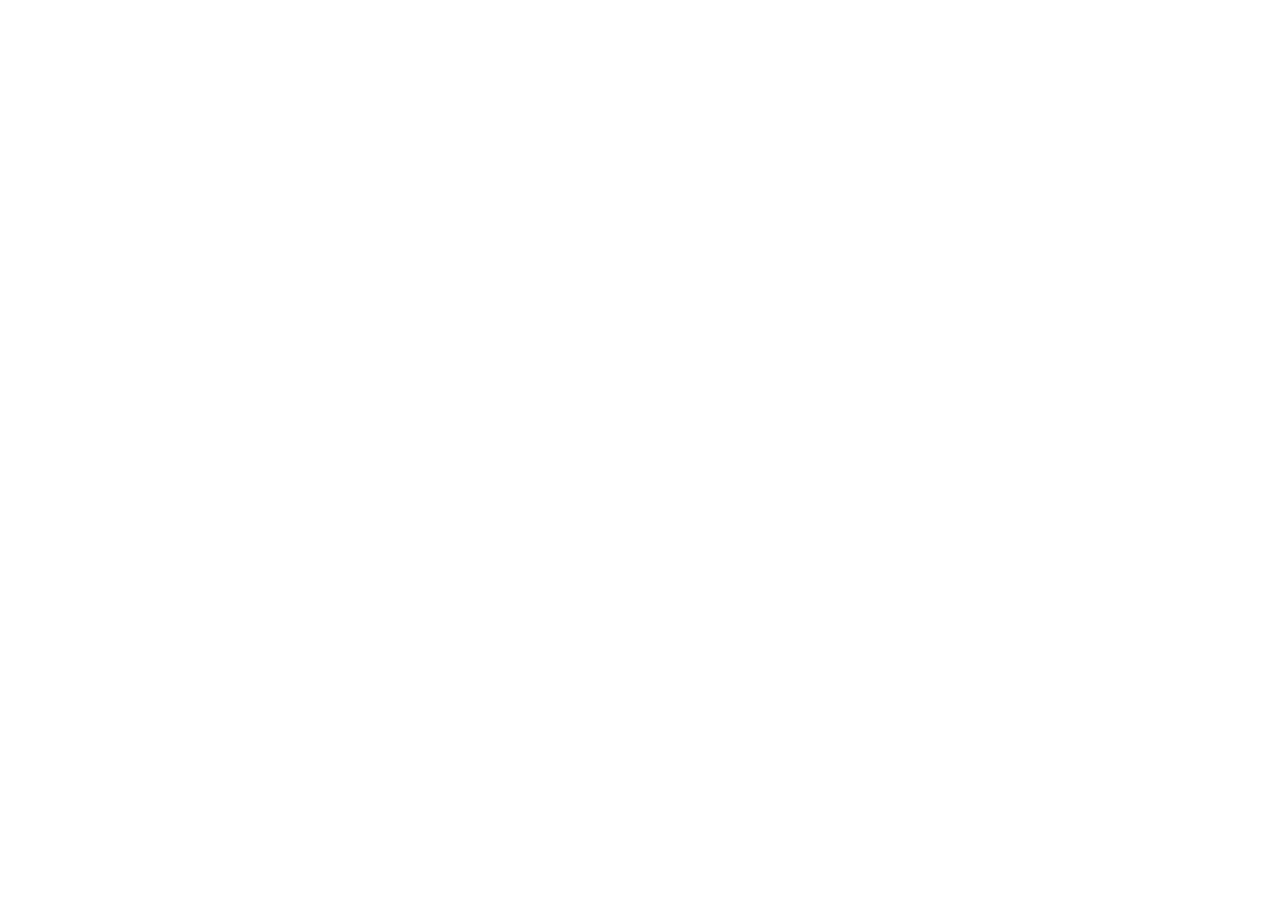
==== index.html @ 9d6cd523 "Add thin film research notebook entry page" ====
<!doctype html>
<html lang="ko">
<head>
  <meta charset="utf-8">
  <meta name="viewport" content="width=device-width, initial-scale=1">
  <title>Thin Film Research Notebook</title>
  <link rel="stylesheet" href="src/styles.css">
</head>
<body>
  <noscript>이 앱은 JavaScript가 필요합니다.</noscript>

  <div id="app"></div>

  <script src="src/schema.js"></script>
  <script src="src/storage.js"></script>
  <script src="src/app.js"></script>
</body>
</html>
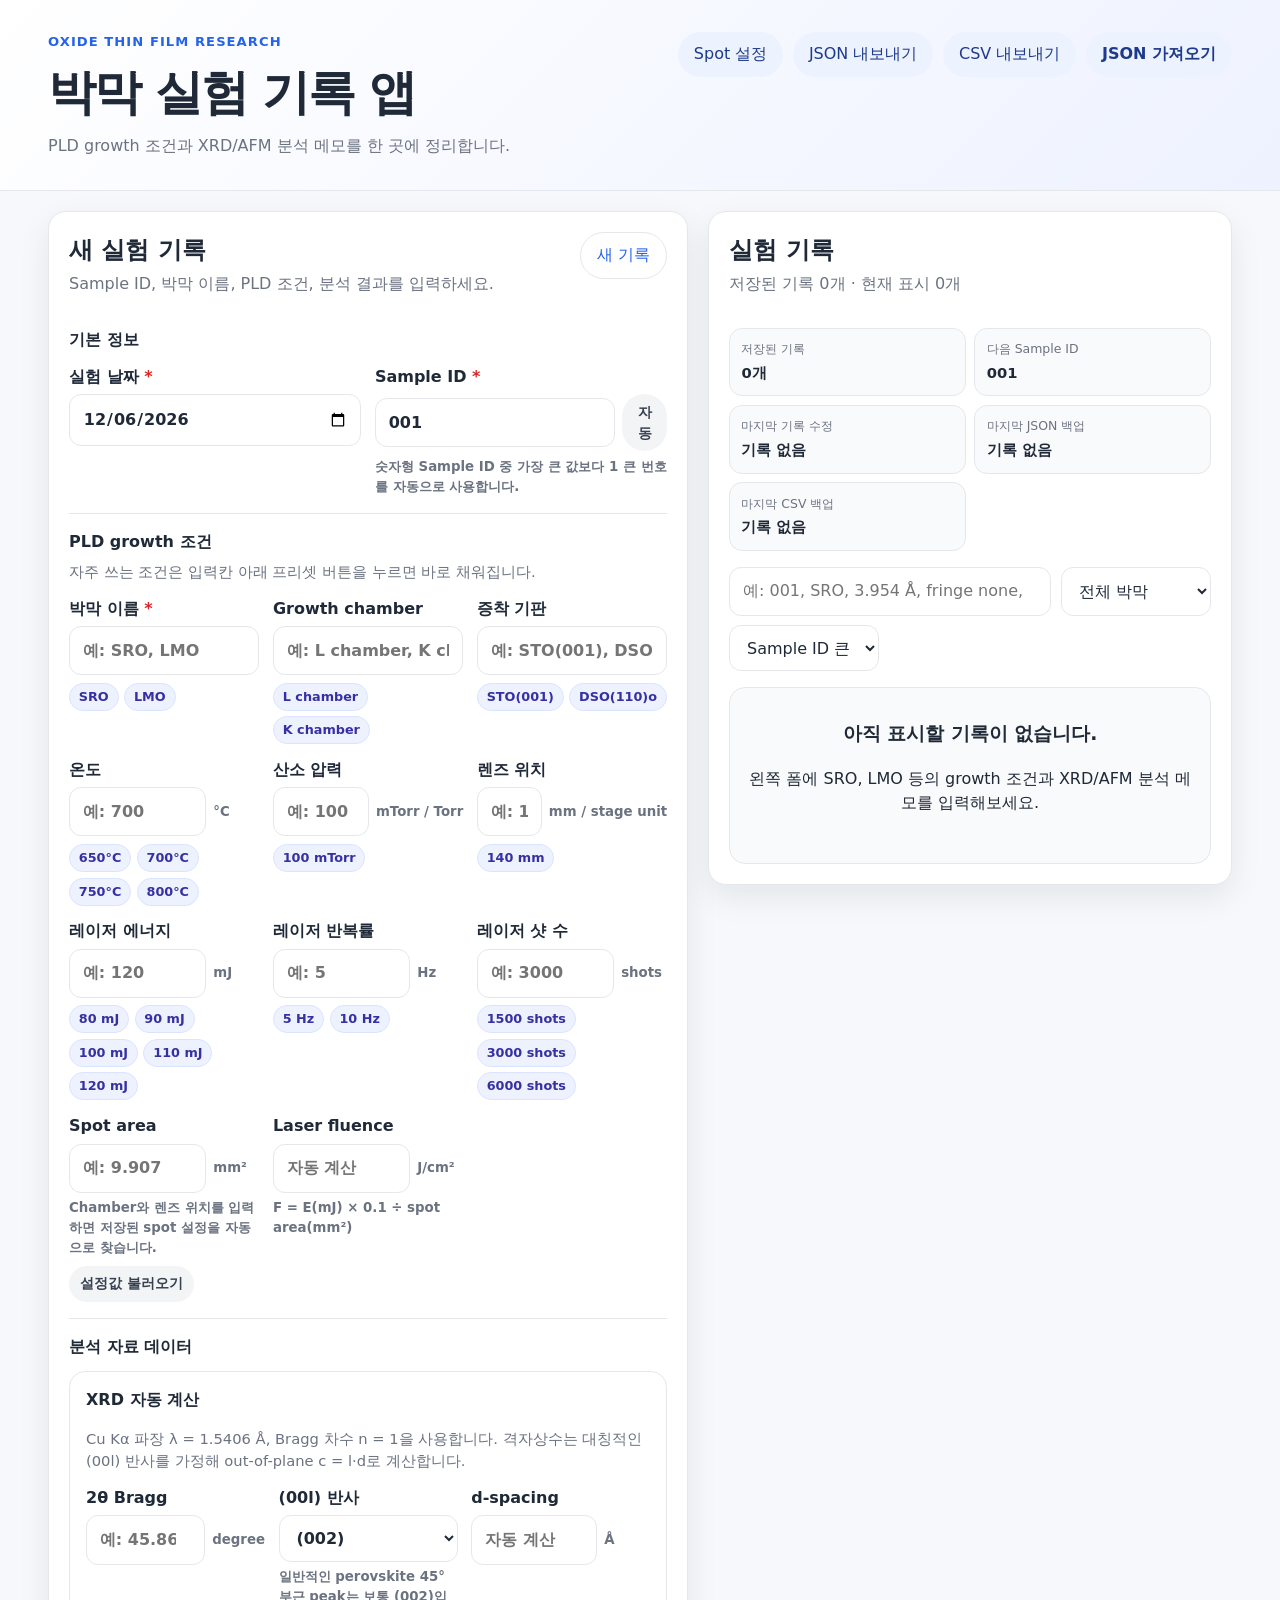
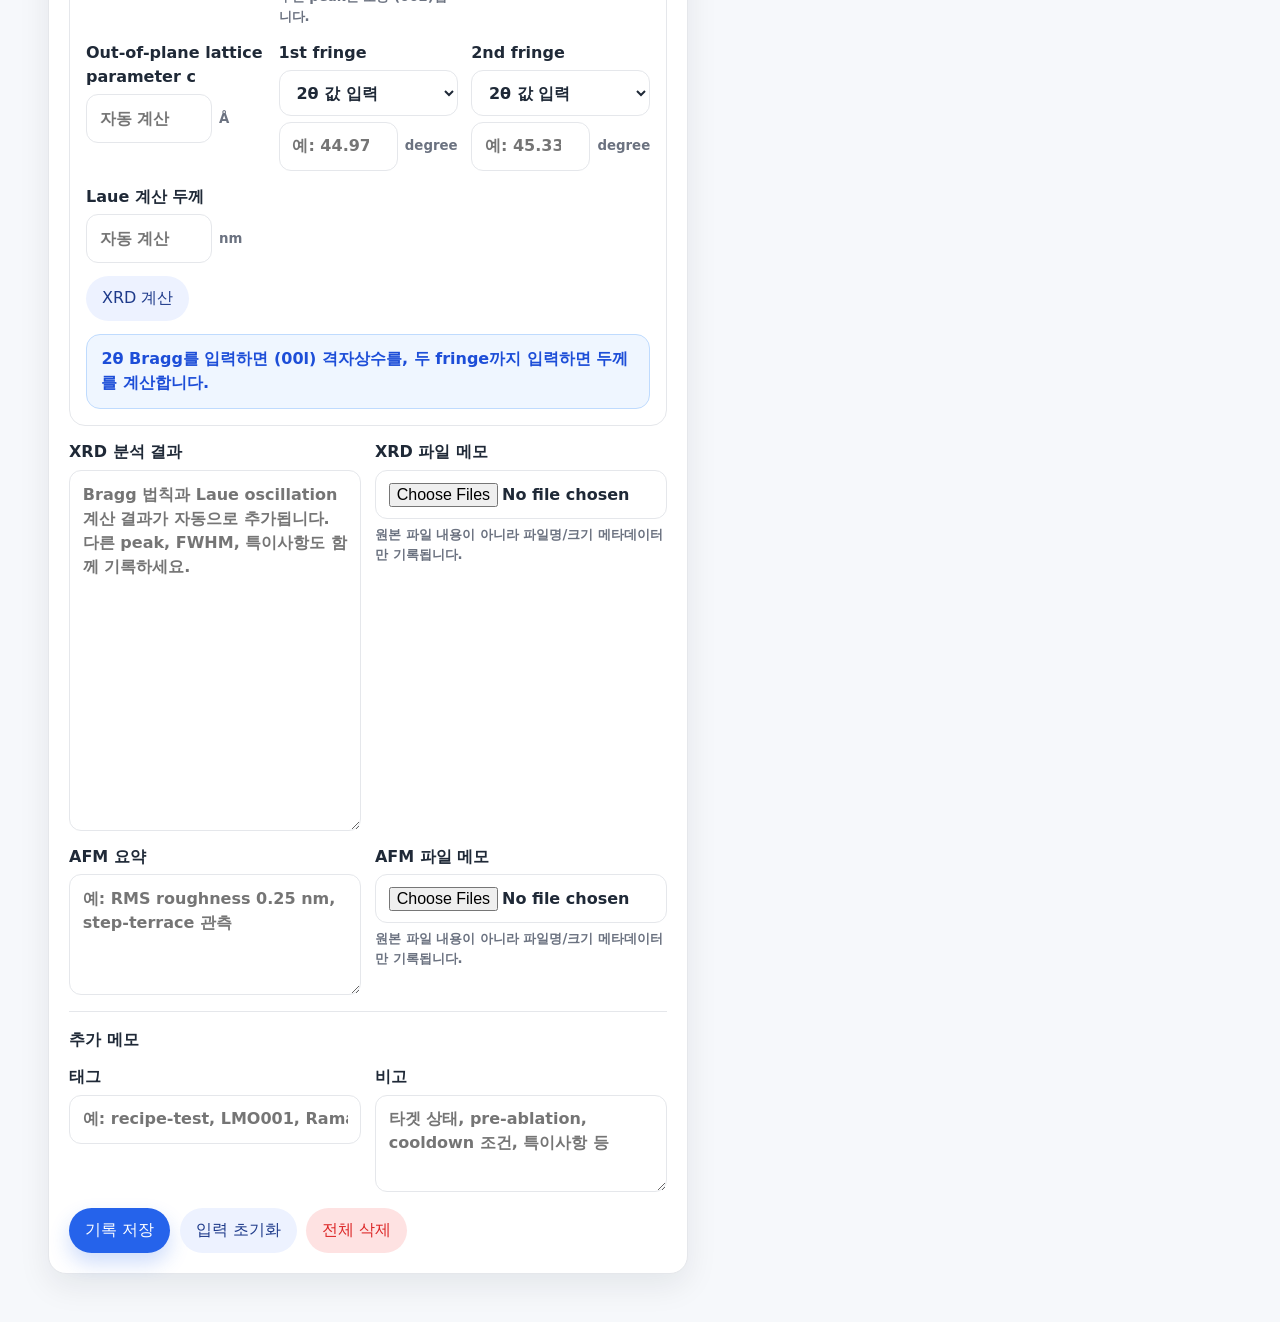
==== commit 0c2bac93: "Load spot settings module" ====
--- a/index.html
+++ b/index.html
@@ -5,6 +5,7 @@
   <meta name="viewport" content="width=device-width, initial-scale=1">
   <title>Thin Film Research Notebook</title>
   <link rel="stylesheet" href="src/styles.css">
+  <link rel="stylesheet" href="src/spot-settings.css">
 </head>
 <body>
   <noscript>이 앱은 JavaScript가 필요합니다.</noscript>
@@ -14,5 +15,6 @@
   <script src="src/schema.js"></script>
   <script src="src/storage.js"></script>
   <script src="src/app.js"></script>
+  <script src="src/spot-settings.js"></script>
 </body>
 </html>
--- a/src/styles.css
+++ b/src/styles.css
@@ -0,0 +1,517 @@
+:root {
+  color-scheme: light;
+  --bg: #f6f8fb;
+  --panel: #ffffff;
+  --ink: #1f2937;
+  --muted: #6b7280;
+  --line: #e5e7eb;
+  --accent: #2563eb;
+  --accent-dark: #1d4ed8;
+  --danger: #dc2626;
+  --warning: #d97706;
+  --success: #15803d;
+  --soft: #eef2ff;
+  --radius: 18px;
+  --shadow: 0 12px 32px rgba(15, 23, 42, 0.08);
+}
+
+* {
+  box-sizing: border-box;
+}
+
+body {
+  margin: 0;
+  min-height: 100vh;
+  background: var(--bg);
+  color: var(--ink);
+  font-family: -apple-system, BlinkMacSystemFont, "Segoe UI", system-ui, sans-serif;
+  line-height: 1.5;
+}
+
+button,
+input,
+textarea,
+select {
+  font: inherit;
+}
+
+button,
+.button-like {
+  border: 0;
+  border-radius: 999px;
+  cursor: pointer;
+  display: inline-flex;
+  align-items: center;
+  justify-content: center;
+  gap: 0.4rem;
+  min-height: 40px;
+  padding: 0.65rem 1rem;
+  text-decoration: none;
+  transition: transform 120ms ease, box-shadow 120ms ease, background 120ms ease;
+}
+
+button:hover,
+.button-like:hover {
+  transform: translateY(-1px);
+}
+
+button:focus-visible,
+input:focus-visible,
+textarea:focus-visible,
+select:focus-visible,
+.button-like:focus-visible {
+  outline: 3px solid rgba(37, 99, 235, 0.25);
+  outline-offset: 2px;
+}
+
+.primary {
+  background: var(--accent);
+  color: white;
+  box-shadow: 0 10px 20px rgba(37, 99, 235, 0.22);
+}
+
+.primary:hover {
+  background: var(--accent-dark);
+}
+
+.secondary {
+  background: #edf2ff;
+  color: #1e3a8a;
+}
+
+.ghost {
+  background: transparent;
+  color: var(--accent);
+  border: 1px solid var(--line);
+}
+
+.danger {
+  background: #fee2e2;
+  color: var(--danger);
+}
+
+.danger-text {
+  color: var(--danger);
+}
+
+.tiny {
+  min-height: 32px;
+  padding: 0.45rem 0.7rem;
+  font-size: 0.88rem;
+  background: #f3f4f6;
+  color: #374151;
+}
+
+.app-header {
+  display: flex;
+  align-items: flex-start;
+  justify-content: space-between;
+  gap: 1.5rem;
+  padding: 2rem clamp(1rem, 4vw, 3rem);
+  background: linear-gradient(135deg, #ffffff 0%, #eef2ff 100%);
+  border-bottom: 1px solid var(--line);
+}
+
+.eyebrow {
+  margin: 0 0 0.25rem;
+  color: var(--accent);
+  font-size: 0.82rem;
+  font-weight: 700;
+  letter-spacing: 0.08em;
+  text-transform: uppercase;
+}
+
+h1,
+h2,
+h3,
+h4,
+p {
+  margin-top: 0;
+}
+
+h1 {
+  margin-bottom: 0.4rem;
+  font-size: clamp(1.8rem, 4vw, 3rem);
+  letter-spacing: -0.04em;
+}
+
+.subtitle,
+.panel-title-row p,
+.section-help,
+.muted,
+small {
+  color: var(--muted);
+}
+
+.subtitle {
+  margin-bottom: 0;
+}
+
+.section-help {
+  margin: -0.35rem 0 0.85rem;
+  font-size: 0.92rem;
+}
+
+.header-actions,
+.form-actions,
+.record-actions,
+.toolbar,
+.preset-row {
+  display: flex;
+  flex-wrap: wrap;
+  gap: 0.6rem;
+}
+
+.page-grid {
+  display: grid;
+  grid-template-columns: minmax(320px, 1.1fr) minmax(320px, 0.9fr);
+  gap: 1.25rem;
+  width: min(1440px, 100%);
+  margin: 0 auto;
+  padding: 1.25rem clamp(1rem, 4vw, 3rem) 3rem;
+}
+
+.panel {
+  background: var(--panel);
+  border: 1px solid var(--line);
+  border-radius: var(--radius);
+  box-shadow: var(--shadow);
+  padding: 1.25rem;
+}
+
+.records-panel {
+  position: sticky;
+  top: 1rem;
+  align-self: start;
+  max-height: calc(100vh - 2rem);
+  overflow: auto;
+}
+
+.panel-title-row {
+  display: flex;
+  justify-content: space-between;
+  gap: 1rem;
+  align-items: flex-start;
+  margin-bottom: 1rem;
+}
+
+.panel-title-row h2 {
+  margin-bottom: 0.25rem;
+}
+
+.status-message {
+  border-radius: 14px;
+  margin-bottom: 1rem;
+  padding: 0.8rem 0.9rem;
+  border: 1px solid var(--line);
+  background: #f8fafc;
+  color: var(--ink);
+  font-weight: 650;
+}
+
+.status-message.success {
+  border-color: #bbf7d0;
+  background: #f0fdf4;
+  color: var(--success);
+}
+
+.status-message.warning {
+  border-color: #fed7aa;
+  background: #fffbeb;
+  color: var(--warning);
+}
+
+.status-message.error {
+  border-color: #fecaca;
+  background: #fef2f2;
+  color: var(--danger);
+}
+
+.status-message.info {
+  border-color: #bfdbfe;
+  background: #eff6ff;
+  color: #1d4ed8;
+}
+
+.trust-summary {
+  display: grid;
+  grid-template-columns: repeat(2, minmax(0, 1fr));
+  gap: 0.55rem;
+  margin-bottom: 1rem;
+}
+
+.trust-item {
+  border: 1px solid var(--line);
+  border-radius: 13px;
+  background: #f9fafb;
+  padding: 0.7rem;
+}
+
+.trust-item span {
+  display: block;
+  color: var(--muted);
+  font-size: 0.78rem;
+}
+
+.trust-item strong {
+  display: block;
+  margin-top: 0.2rem;
+  font-size: 0.92rem;
+  word-break: keep-all;
+}
+
+.section-block {
+  padding: 1rem 0;
+  border-top: 1px solid var(--line);
+}
+
+.section-block:first-of-type {
+  border-top: 0;
+  padding-top: 0;
+}
+
+.section-block h3 {
+  margin-bottom: 0.8rem;
+  font-size: 1rem;
+}
+
+.field-grid,
+.analysis-grid {
+  display: grid;
+  grid-template-columns: repeat(3, minmax(0, 1fr));
+  gap: 0.85rem;
+}
+
+.two-cols {
+  grid-template-columns: repeat(2, minmax(0, 1fr));
+}
+
+.analysis-grid {
+  grid-template-columns: repeat(2, minmax(0, 1fr));
+}
+
+label {
+  display: grid;
+  gap: 0.35rem;
+  align-content: start;
+  font-weight: 650;
+}
+
+label span b {
+  color: var(--danger);
+}
+
+input,
+textarea,
+select {
+  width: 100%;
+  border: 1px solid var(--line);
+  border-radius: 12px;
+  background: #fff;
+  color: var(--ink);
+  padding: 0.72rem 0.8rem;
+}
+
+textarea {
+  resize: vertical;
+}
+
+.with-unit,
+.inline-control {
+  display: flex;
+  gap: 0.45rem;
+  align-items: center;
+}
+
+.with-unit input,
+.inline-control input {
+  min-width: 0;
+}
+
+.with-unit small {
+  flex: 0 0 auto;
+  min-width: 46px;
+}
+
+.chip {
+  min-height: 34px;
+  background: var(--soft);
+  color: #3730a3;
+  padding: 0.45rem 0.75rem;
+}
+
+.condition-presets {
+  gap: 0.35rem;
+  margin-top: 0.12rem;
+}
+
+.preset-chip {
+  min-height: 28px;
+  padding: 0.34rem 0.55rem;
+  border: 1px solid #dbe4ff;
+  font-size: 0.8rem;
+  line-height: 1.1;
+}
+
+.preset-chip:hover {
+  box-shadow: 0 6px 14px rgba(37, 99, 235, 0.12);
+}
+
+.toolbar {
+  margin-bottom: 1rem;
+}
+
+.toolbar input {
+  flex: 1 1 220px;
+}
+
+.toolbar select {
+  flex: 0 0 150px;
+}
+
+.record-list {
+  display: grid;
+  gap: 0.9rem;
+}
+
+.record-card,
+.empty-state {
+  border: 1px solid var(--line);
+  border-radius: 16px;
+  padding: 1rem;
+  background: #ffffff;
+}
+
+.empty-state {
+  background: #f9fafb;
+  text-align: center;
+  padding: 2rem 1rem;
+}
+
+.record-card-header {
+  display: flex;
+  justify-content: space-between;
+  gap: 1rem;
+  align-items: flex-start;
+  margin-bottom: 1rem;
+}
+
+.record-date {
+  margin-bottom: 0.25rem;
+  color: var(--accent);
+  font-size: 0.85rem;
+  font-weight: 700;
+}
+
+.record-card h3 {
+  margin-bottom: 0.2rem;
+  letter-spacing: -0.02em;
+}
+
+.record-subtitle {
+  color: var(--muted);
+  margin-bottom: 0;
+}
+
+.condition-grid {
+  display: grid;
+  grid-template-columns: repeat(4, minmax(0, 1fr));
+  gap: 0.5rem;
+  margin-bottom: 0.8rem;
+}
+
+.condition-item {
+  border-radius: 12px;
+  background: #f9fafb;
+  padding: 0.65rem;
+}
+
+.condition-item span {
+  display: block;
+  color: var(--muted);
+  font-size: 0.78rem;
+}
+
+.condition-item strong {
+  display: block;
+  margin-top: 0.15rem;
+  word-break: break-word;
+}
+
+details {
+  border-top: 1px solid var(--line);
+  padding-top: 0.8rem;
+}
+
+summary {
+  cursor: pointer;
+  color: var(--accent);
+  font-weight: 700;
+}
+
+.details-grid {
+  display: grid;
+  grid-template-columns: repeat(2, minmax(0, 1fr));
+  gap: 0.8rem;
+  margin-top: 0.9rem;
+}
+
+.details-grid > div,
+.memo-block {
+  border-radius: 12px;
+  background: #f9fafb;
+  padding: 0.8rem;
+}
+
+.file-list {
+  margin: 0.4rem 0 0;
+  padding-left: 1.1rem;
+}
+
+.file-list li span {
+  color: var(--muted);
+  font-size: 0.82rem;
+}
+
+.memo-block {
+  margin-top: 0.8rem;
+}
+
+@media (max-width: 1080px) {
+  .app-header,
+  .page-grid {
+    display: block;
+  }
+
+  .header-actions {
+    margin-top: 1rem;
+  }
+
+  .records-panel {
+    position: static;
+    max-height: none;
+    margin-top: 1rem;
+  }
+}
+
+@media (max-width: 720px) {
+  .field-grid,
+  .analysis-grid,
+  .two-cols,
+  .details-grid,
+  .trust-summary {
+    grid-template-columns: 1fr;
+  }
+
+  .condition-grid {
+    grid-template-columns: repeat(2, minmax(0, 1fr));
+  }
+
+  .record-card-header {
+    display: block;
+  }
+
+  .record-actions {
+    margin-top: 0.8rem;
+  }
+}
--- a/src/spot-settings.css
+++ b/src/spot-settings.css
@@ -0,0 +1,135 @@
+body.spot-settings-open {
+  overflow: hidden;
+}
+
+.spot-inline-button {
+  justify-self: start;
+  margin-top: 0.15rem;
+}
+
+.spot-settings-modal {
+  position: fixed;
+  inset: 0;
+  z-index: 1000;
+  display: grid;
+  place-items: center;
+  padding: 1rem;
+  background: rgba(15, 23, 42, 0.52);
+  backdrop-filter: blur(3px);
+}
+
+.spot-settings-modal[hidden] {
+  display: none;
+}
+
+.spot-settings-dialog {
+  width: min(900px, 100%);
+  max-height: calc(100vh - 2rem);
+  overflow: auto;
+  border: 1px solid var(--line);
+  border-radius: var(--radius);
+  background: var(--panel);
+  box-shadow: 0 28px 70px rgba(15, 23, 42, 0.24);
+  padding: 1.25rem;
+}
+
+.spot-settings-header {
+  display: flex;
+  align-items: flex-start;
+  justify-content: space-between;
+  gap: 1rem;
+  margin-bottom: 1rem;
+}
+
+.spot-settings-header h2 {
+  margin-bottom: 0.25rem;
+}
+
+.spot-settings-header p:last-child {
+  margin-bottom: 0;
+  color: var(--muted);
+}
+
+.spot-calibration-form {
+  display: grid;
+  grid-template-columns: repeat(3, minmax(0, 1fr));
+  gap: 0.85rem;
+  align-items: end;
+  padding: 1rem;
+  border: 1px solid var(--line);
+  border-radius: 14px;
+  background: #f9fafb;
+}
+
+.spot-calibration-actions {
+  grid-column: 1 / -1;
+}
+
+.spot-settings-tools {
+  display: flex;
+  flex-wrap: wrap;
+  gap: 0.6rem;
+  margin: 1rem 0;
+}
+
+.spot-calibration-list {
+  display: grid;
+  gap: 0.65rem;
+}
+
+.spot-calibration-row {
+  display: flex;
+  align-items: center;
+  justify-content: space-between;
+  gap: 1rem;
+  padding: 0.8rem;
+  border: 1px solid var(--line);
+  border-radius: 13px;
+  background: #fff;
+}
+
+.spot-calibration-row strong,
+.spot-calibration-row span {
+  display: block;
+}
+
+.spot-calibration-row span {
+  margin-top: 0.2rem;
+  color: var(--muted);
+  font-size: 0.9rem;
+}
+
+.spot-settings-empty {
+  padding: 1.25rem;
+}
+
+.spot-settings-note {
+  margin: 1rem 0 0;
+  font-size: 0.88rem;
+}
+
+#spotAreaMm2[data-source="calibration"] {
+  border-color: #86efac;
+  background: #f0fdf4;
+}
+
+#spotAreaMm2[data-source="manual"] {
+  border-color: #bfdbfe;
+  background: #eff6ff;
+}
+
+@media (max-width: 720px) {
+  .spot-calibration-form {
+    grid-template-columns: 1fr;
+  }
+
+  .spot-settings-header,
+  .spot-calibration-row {
+    display: block;
+  }
+
+  .spot-settings-header .ghost,
+  .spot-calibration-row .record-actions {
+    margin-top: 0.8rem;
+  }
+}
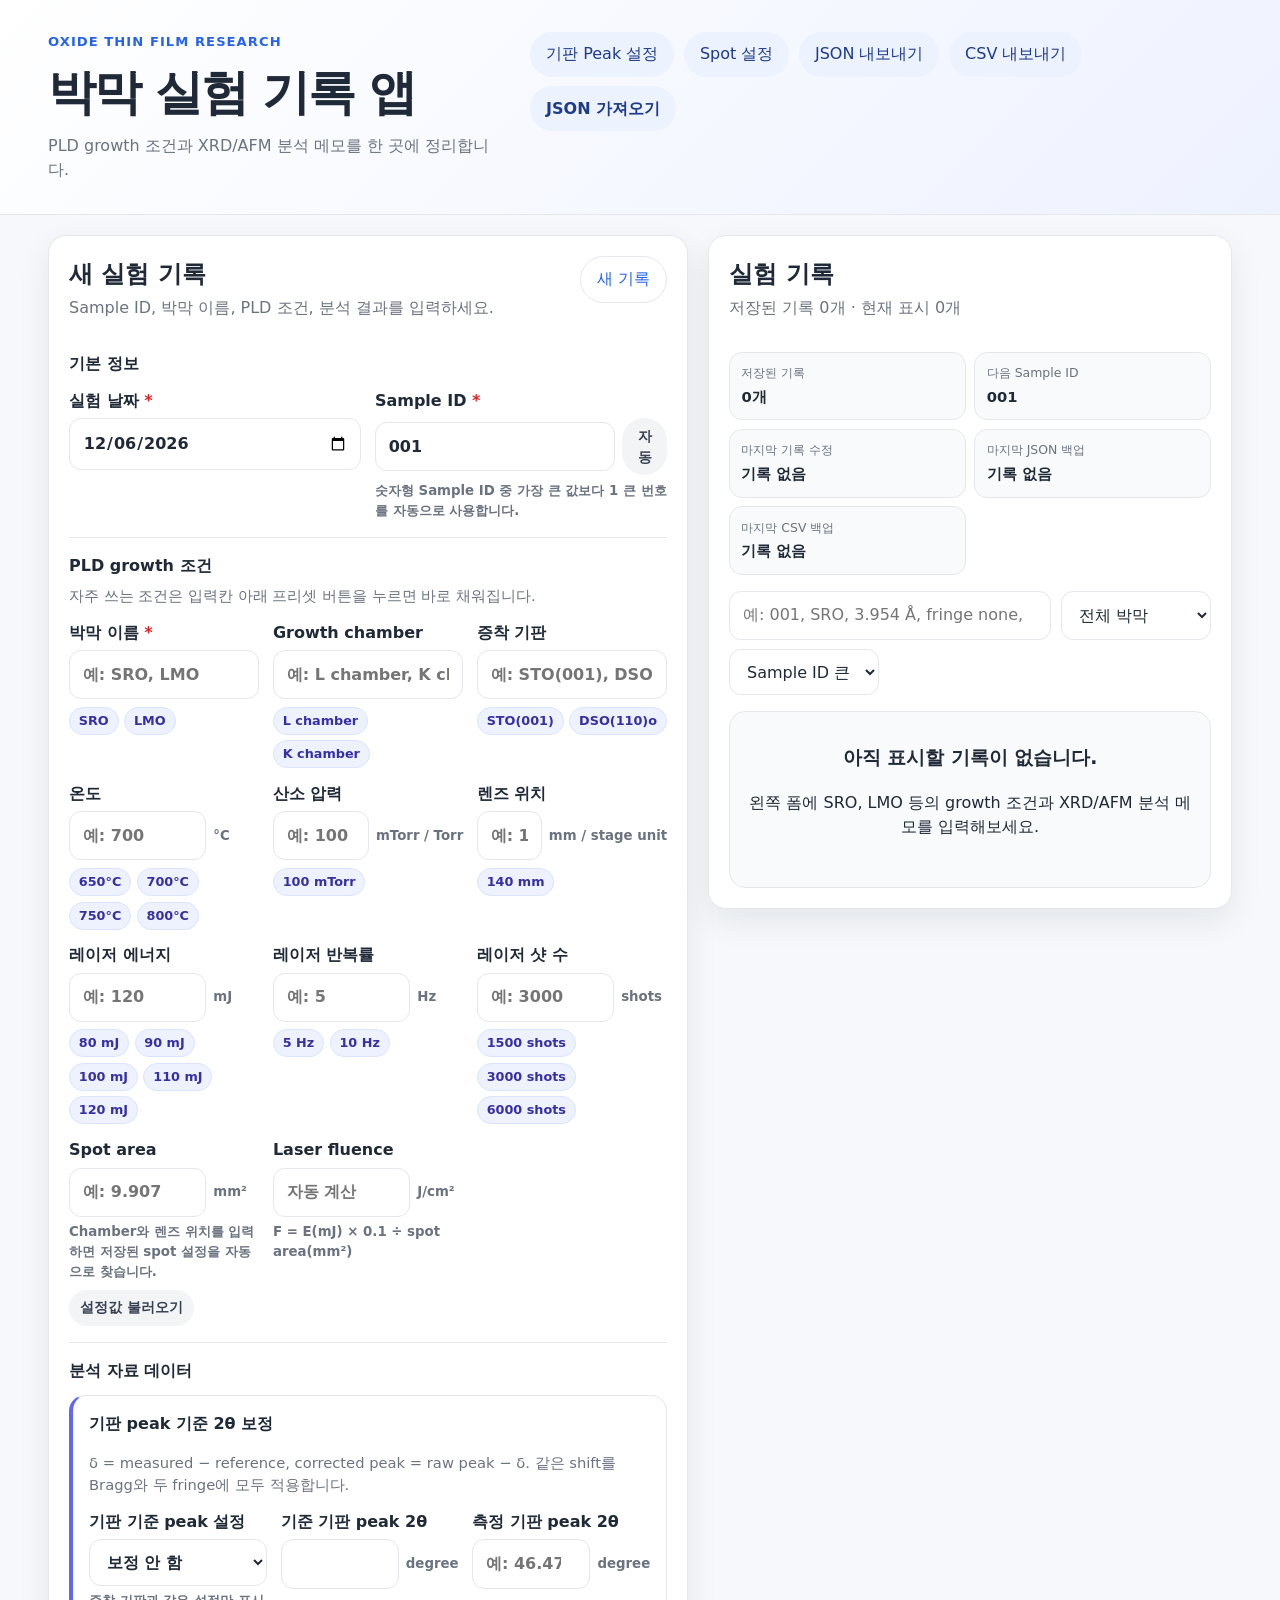
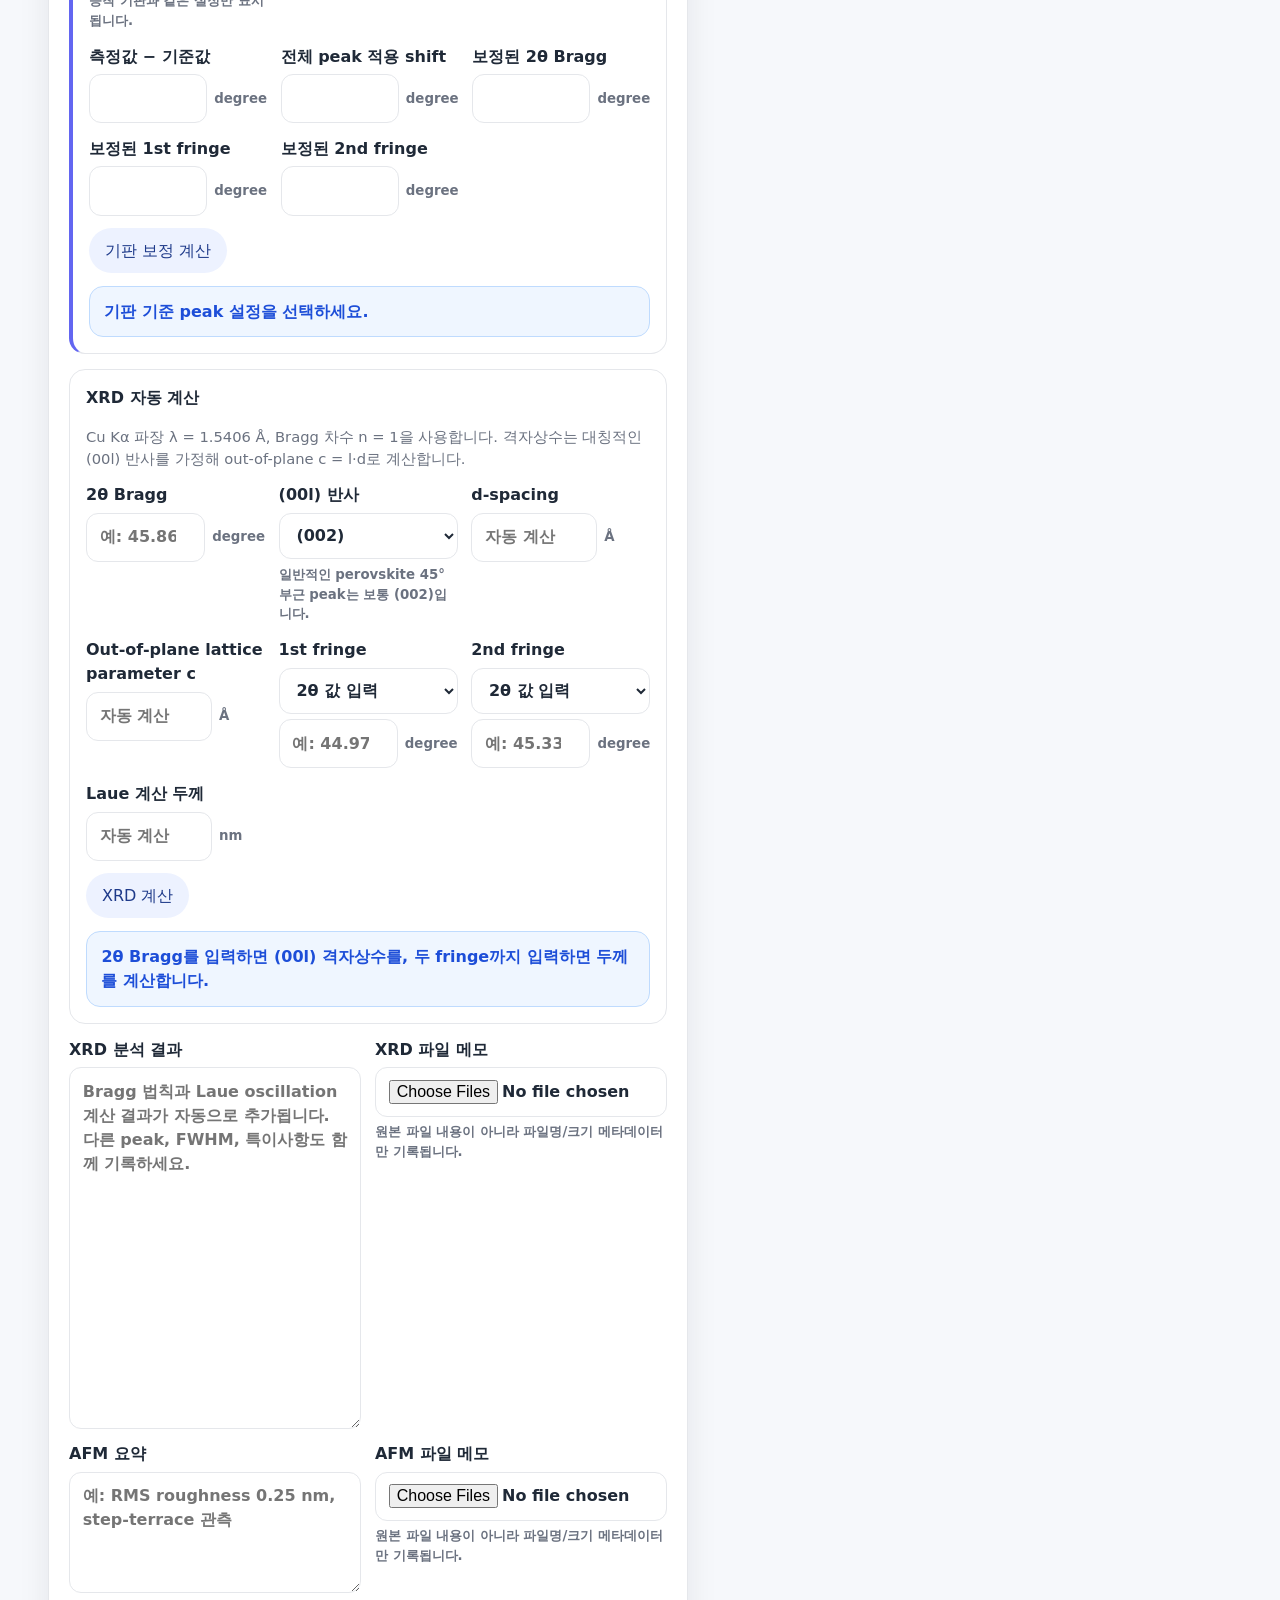
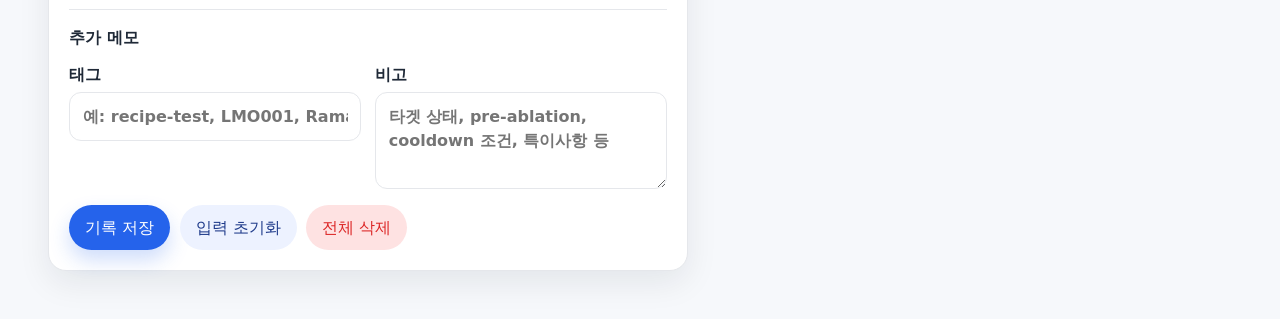
==== commit 6839e681: "Load substrate peak correction modules" ====
--- a/index.html
+++ b/index.html
@@ -16,5 +16,9 @@
   <script src="src/storage.js"></script>
   <script src="src/app.js"></script>
   <script src="src/spot-settings.js"></script>
+  <script src="src/spot-settings-guard.js"></script>
+  <script src="src/substrate-peak-settings.js"></script>
+  <script src="src/substrate-peak-correction.js"></script>
+  <script src="src/substrate-peak-storage.js"></script>
 </body>
 </html>
